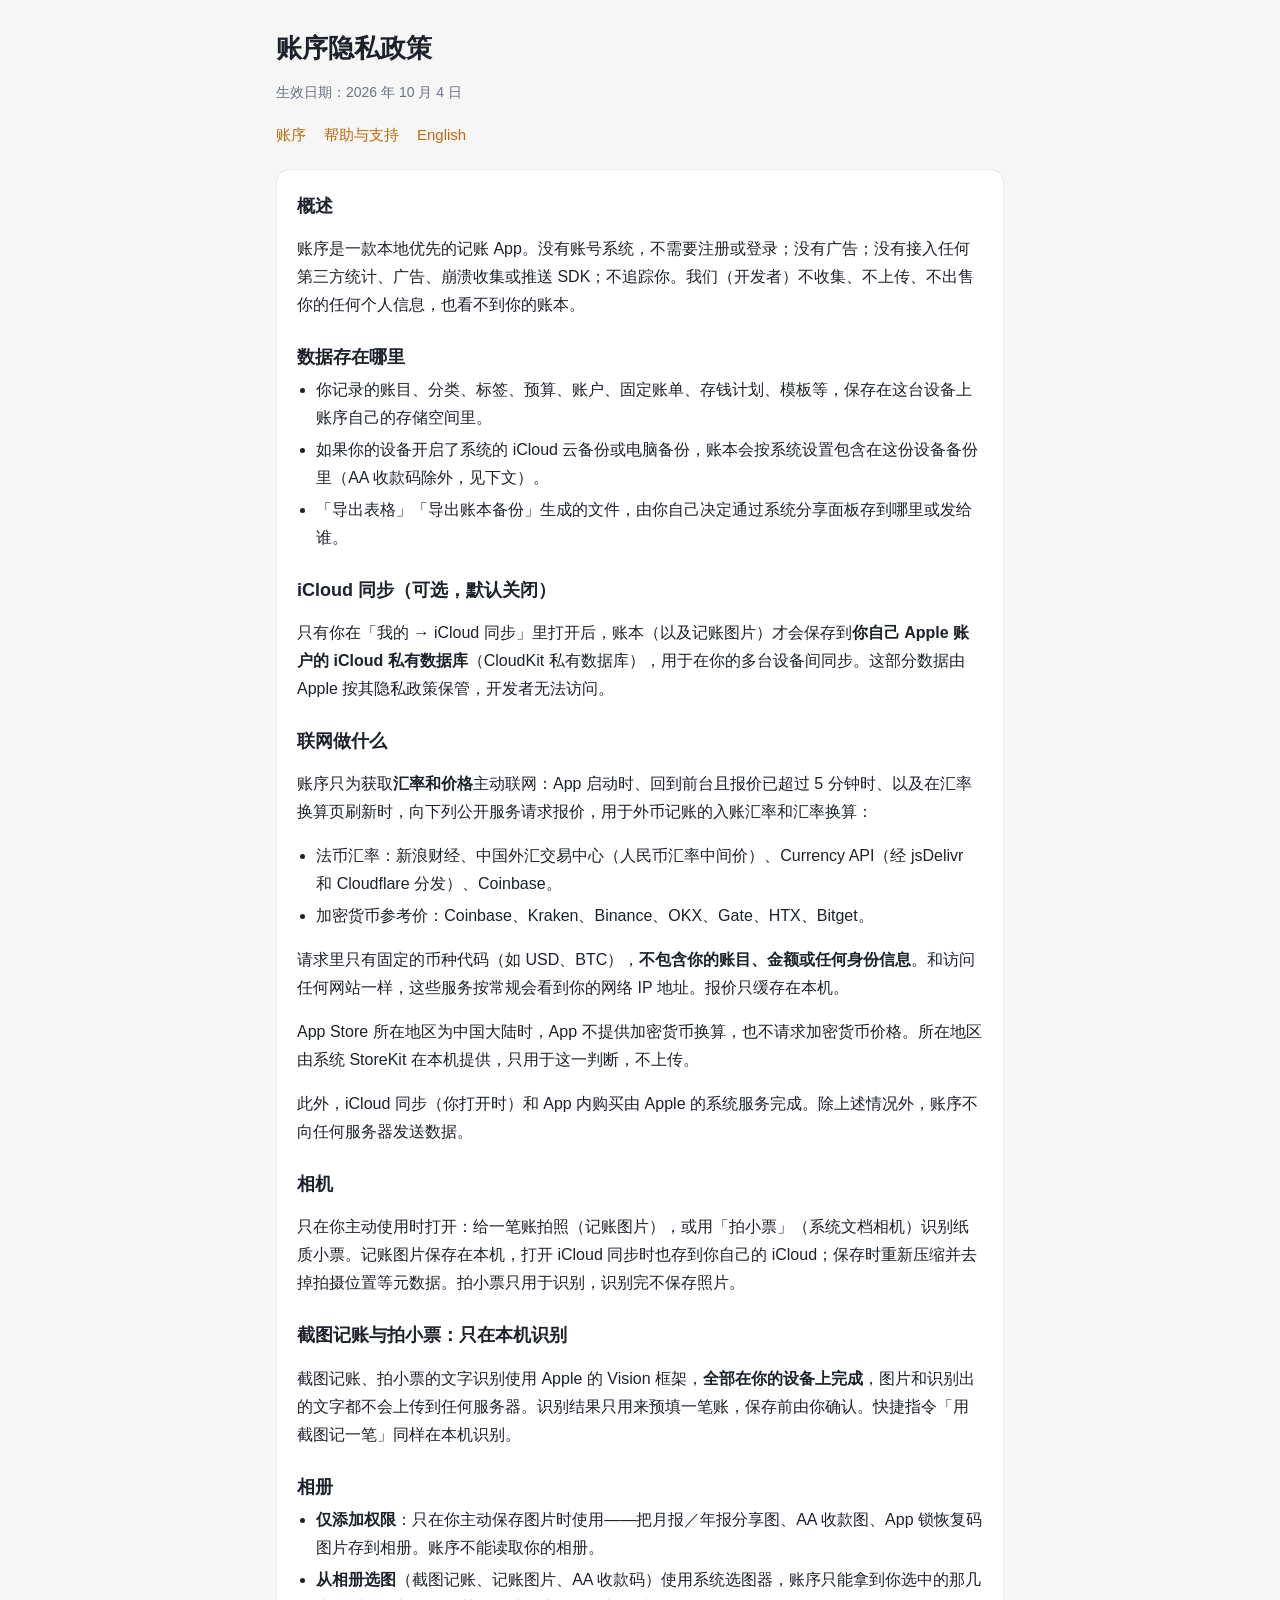
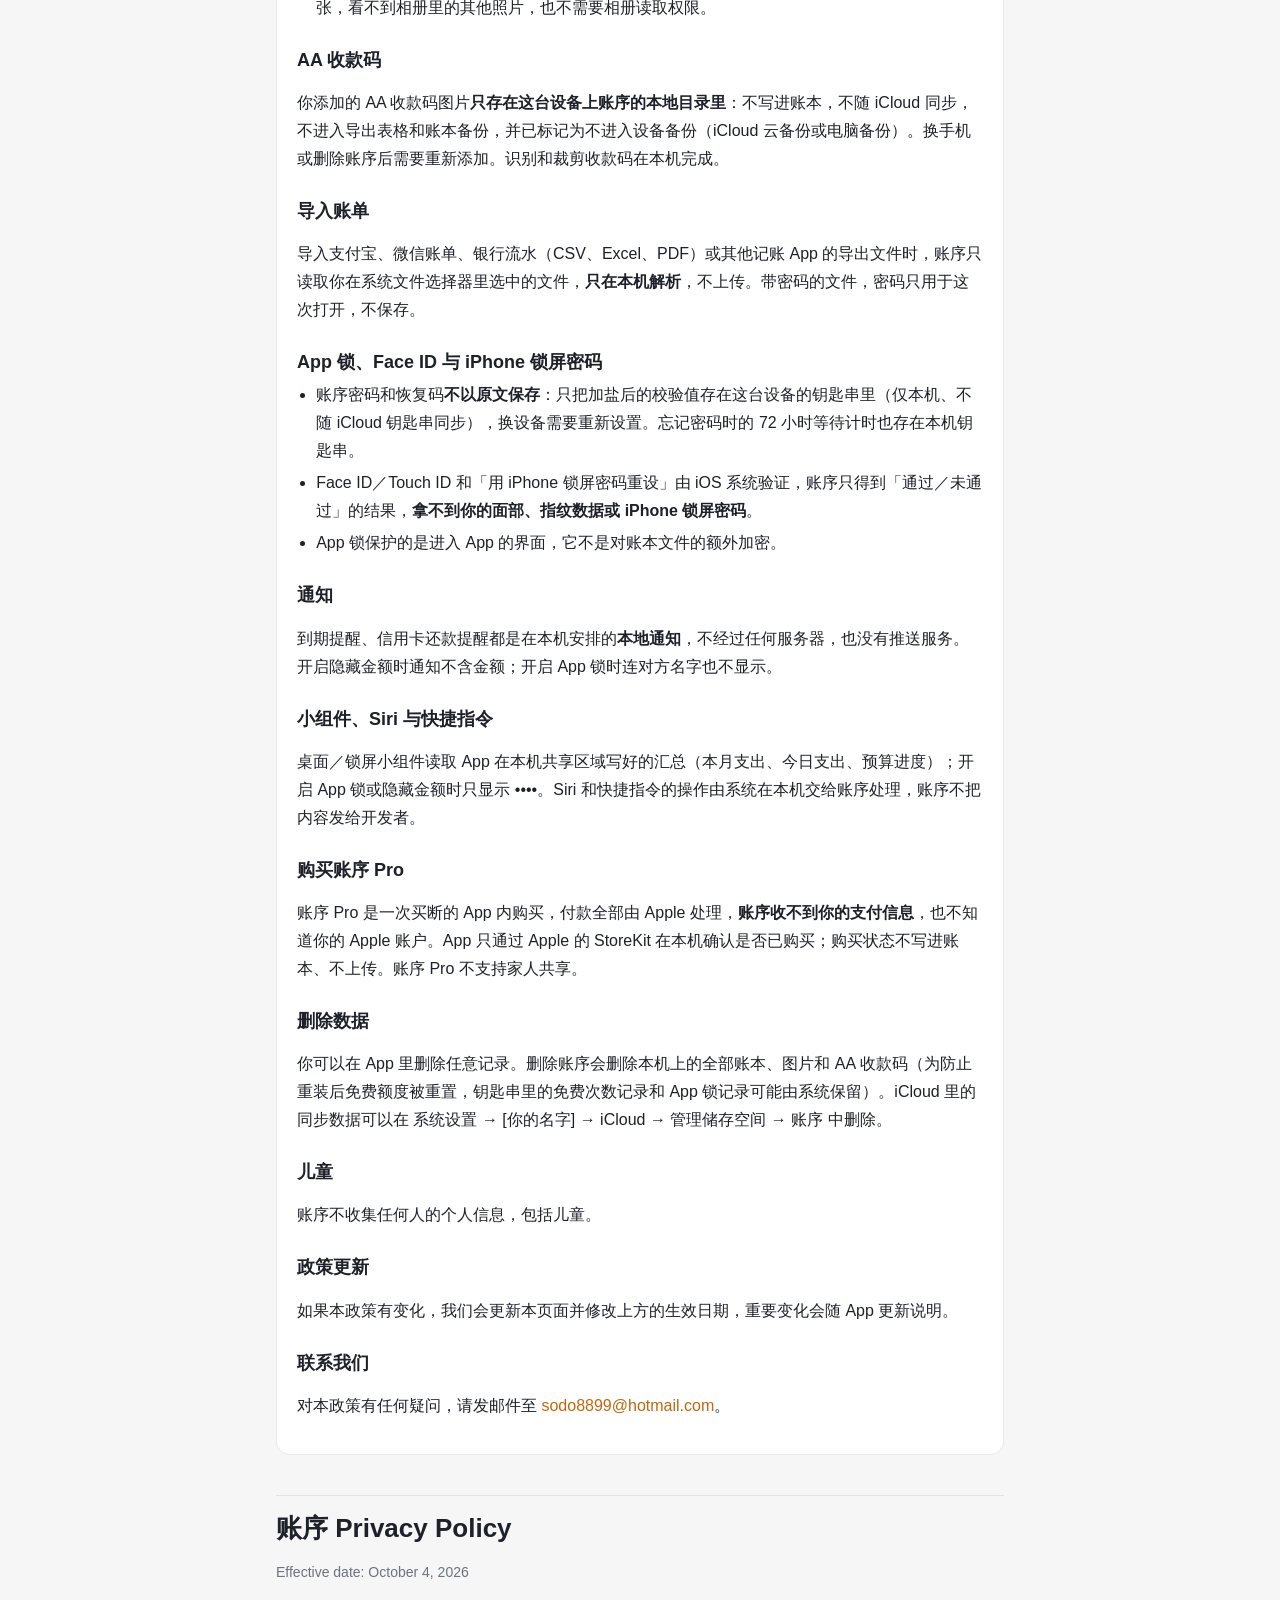
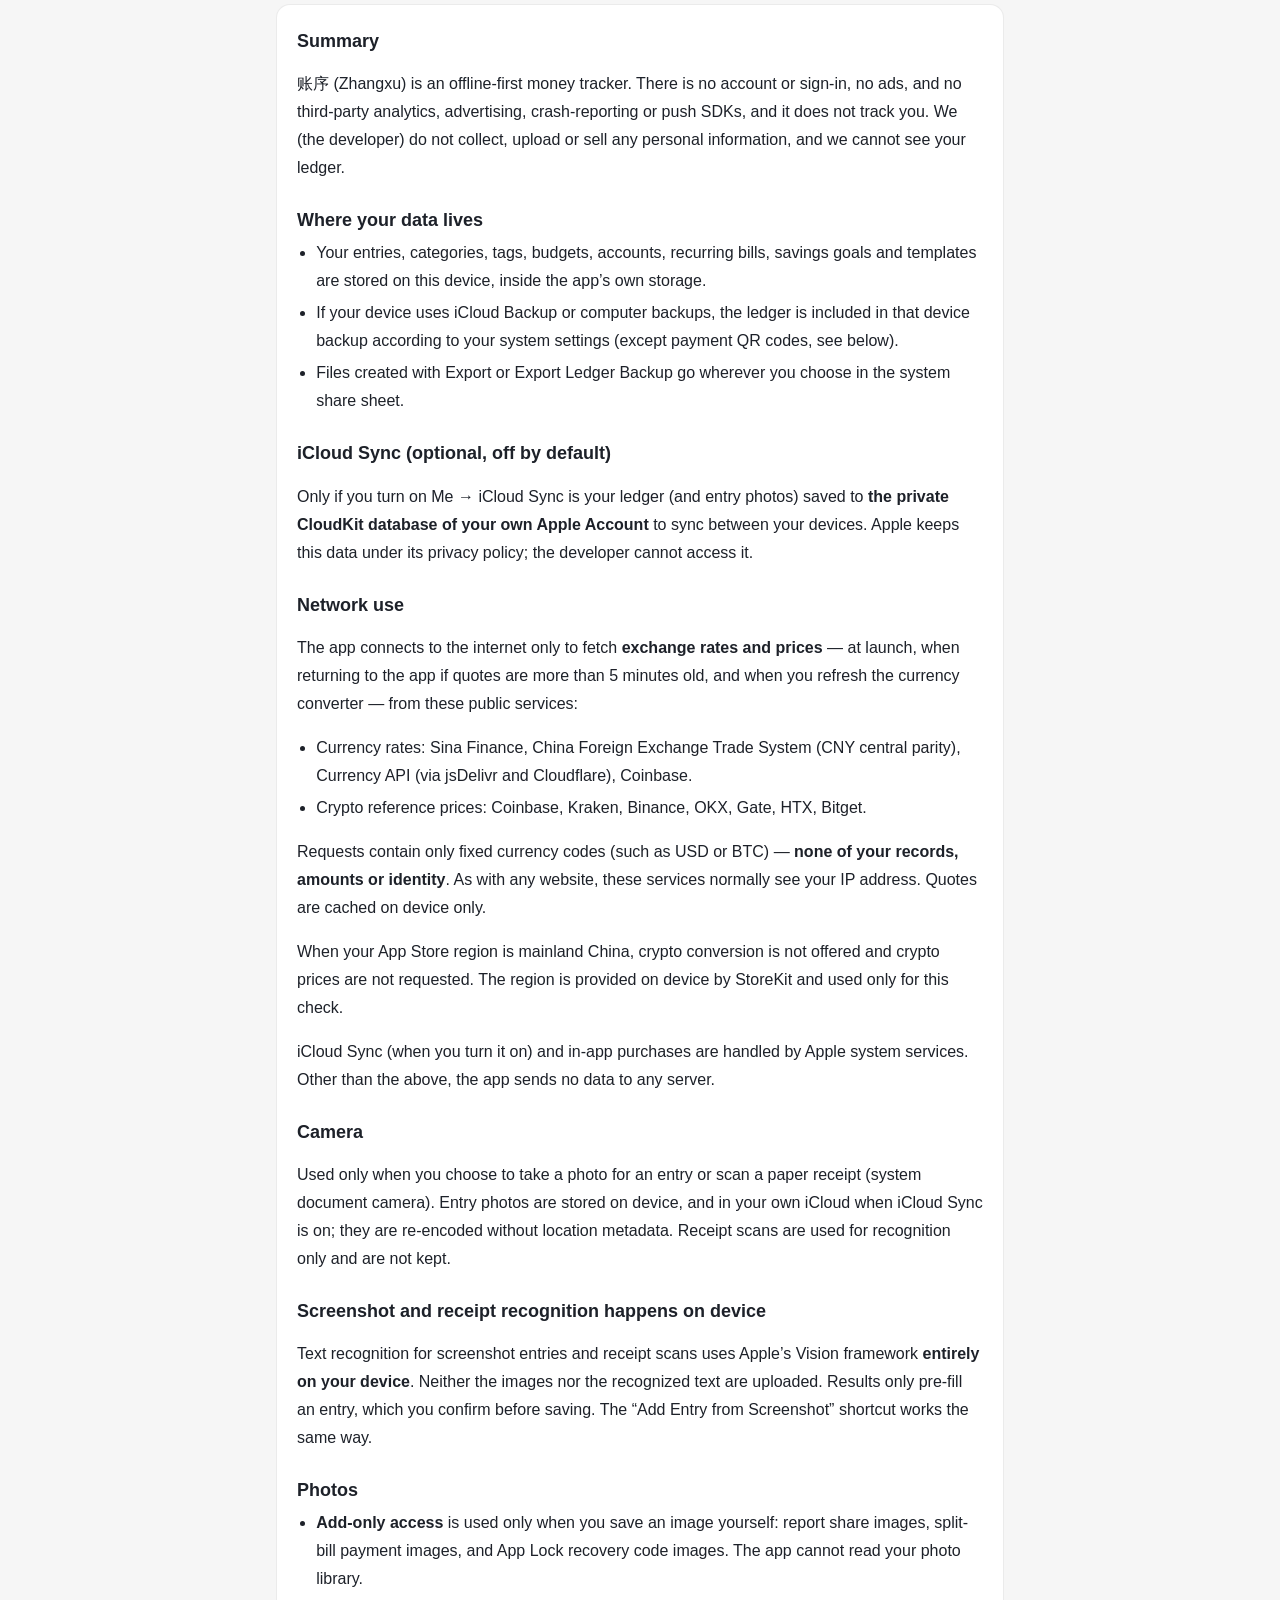
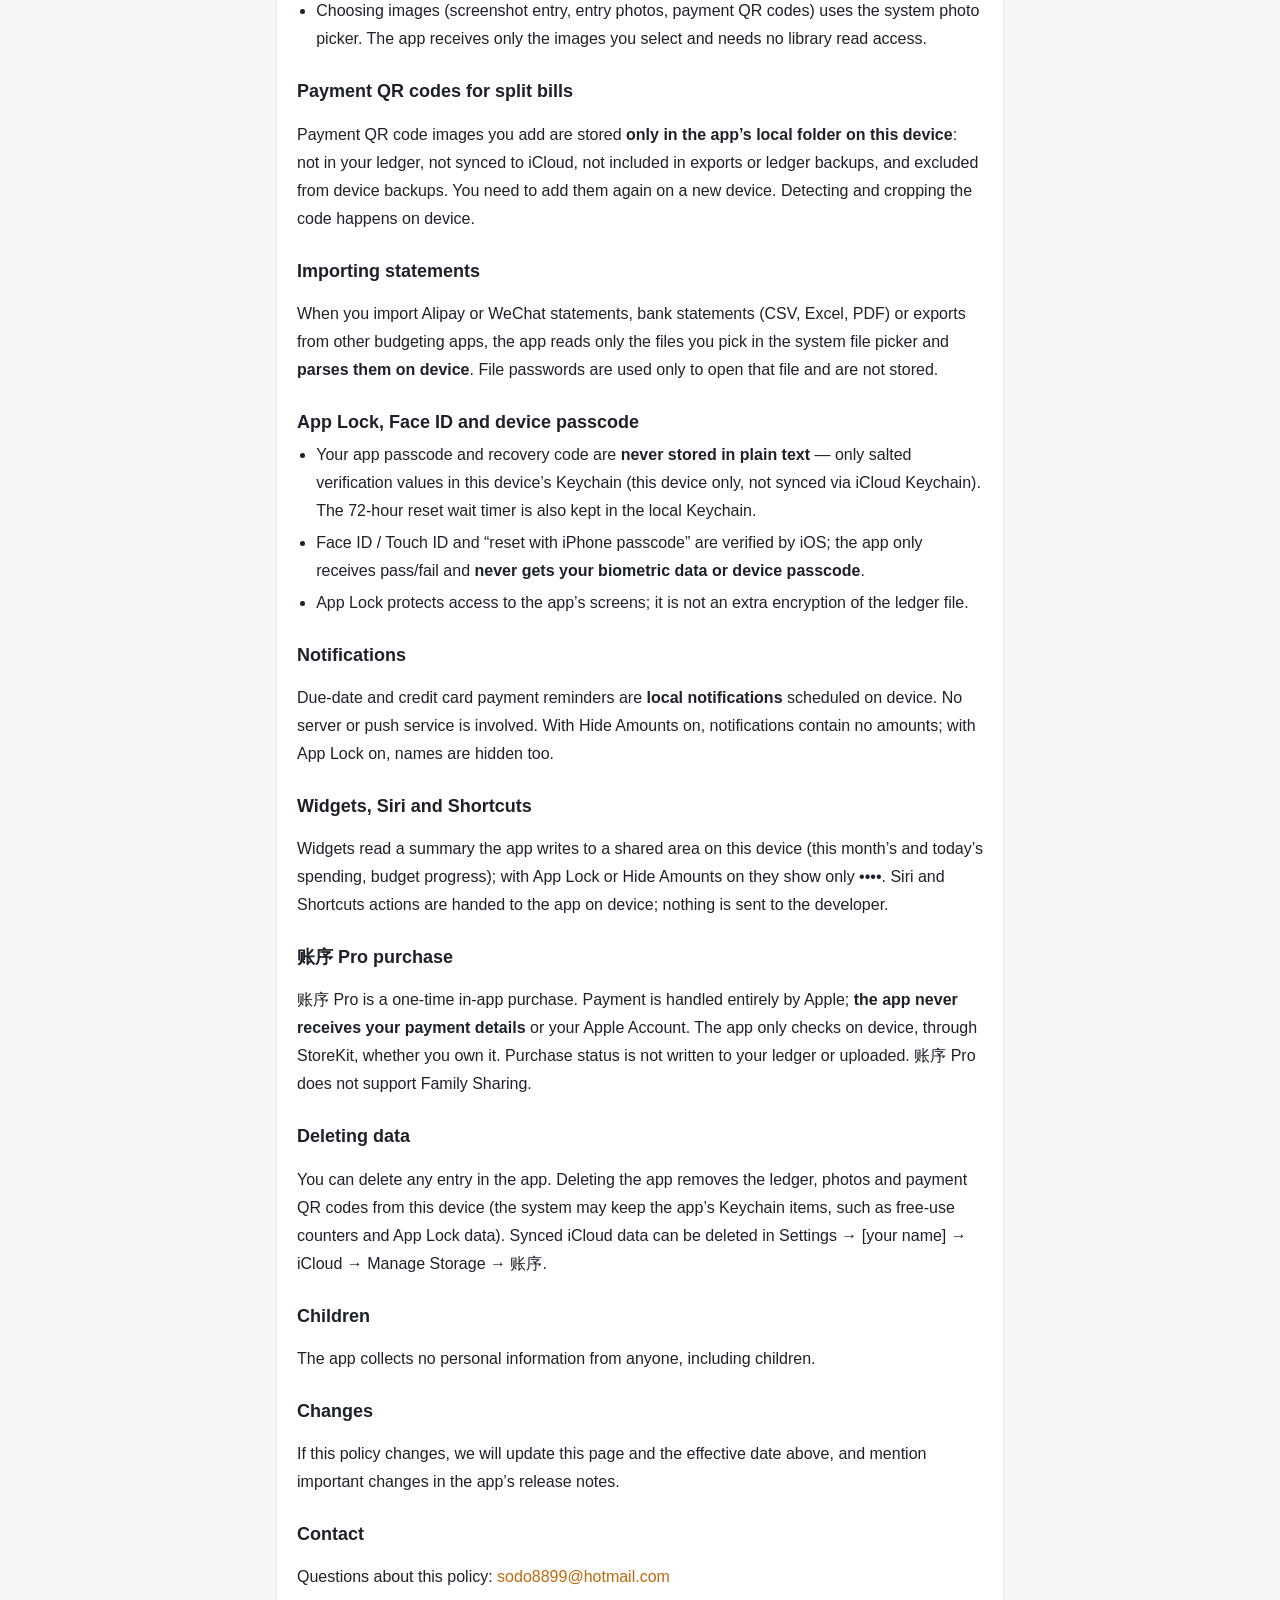
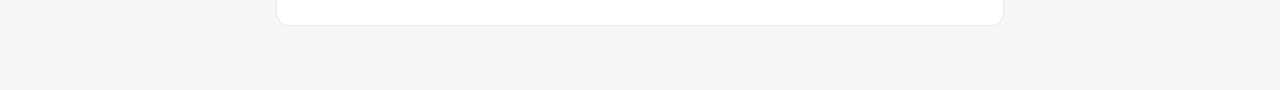
==== privacy.html @ b696777e "账序隐私政策与支持页" ====
<!doctype html>
<html lang="zh-CN">
<head>
<meta charset="utf-8">
<meta name="viewport" content="width=device-width, initial-scale=1">
<title>账序隐私政策 · Privacy Policy</title>
<link rel="icon" href="icon.png">
<link rel="stylesheet" href="style.css">
</head>
<body>
<main>
<header><h1>账序隐私政策</h1></header>
<p class="muted">生效日期：2026 年 10 月 4 日</p>
<nav><a href="index.html">账序</a><a href="support.html">帮助与支持</a><a href="#en">English</a></nav>

<div class="card">
<h2>概述</h2>
<p>账序是一款本地优先的记账 App。没有账号系统，不需要注册或登录；没有广告；没有接入任何第三方统计、广告、崩溃收集或推送 SDK；不追踪你。我们（开发者）不收集、不上传、不出售你的任何个人信息，也看不到你的账本。</p>

<h2>数据存在哪里</h2>
<ul>
<li>你记录的账目、分类、标签、预算、账户、固定账单、存钱计划、模板等，保存在这台设备上账序自己的存储空间里。</li>
<li>如果你的设备开启了系统的 iCloud 云备份或电脑备份，账本会按系统设置包含在这份设备备份里（AA 收款码除外，见下文）。</li>
<li>「导出表格」「导出账本备份」生成的文件，由你自己决定通过系统分享面板存到哪里或发给谁。</li>
</ul>

<h2>iCloud 同步（可选，默认关闭）</h2>
<p>只有你在「我的 → iCloud 同步」里打开后，账本（以及记账图片）才会保存到<b>你自己 Apple 账户的 iCloud 私有数据库</b>（CloudKit 私有数据库），用于在你的多台设备间同步。这部分数据由 Apple 按其隐私政策保管，开发者无法访问。</p>

<h2>联网做什么</h2>
<p>账序只为获取<b>汇率和价格</b>主动联网：App 启动时、回到前台且报价已超过 5 分钟时、以及在汇率换算页刷新时，向下列公开服务请求报价，用于外币记账的入账汇率和汇率换算：</p>
<ul>
<li>法币汇率：新浪财经、中国外汇交易中心（人民币汇率中间价）、Currency API（经 jsDelivr 和 Cloudflare 分发）、Coinbase。</li>
<li>加密货币参考价：Coinbase、Kraken、Binance、OKX、Gate、HTX、Bitget。</li>
</ul>
<p>请求里只有固定的币种代码（如 USD、BTC），<b>不包含你的账目、金额或任何身份信息</b>。和访问任何网站一样，这些服务按常规会看到你的网络 IP 地址。报价只缓存在本机。</p>
<p>App Store 所在地区为中国大陆时，App 不提供加密货币换算，也不请求加密货币价格。所在地区由系统 StoreKit 在本机提供，只用于这一判断，不上传。</p>
<p>此外，iCloud 同步（你打开时）和 App 内购买由 Apple 的系统服务完成。除上述情况外，账序不向任何服务器发送数据。</p>

<h2>相机</h2>
<p>只在你主动使用时打开：给一笔账拍照（记账图片），或用「拍小票」（系统文档相机）识别纸质小票。记账图片保存在本机，打开 iCloud 同步时也存到你自己的 iCloud；保存时重新压缩并去掉拍摄位置等元数据。拍小票只用于识别，识别完不保存照片。</p>

<h2>截图记账与拍小票：只在本机识别</h2>
<p>截图记账、拍小票的文字识别使用 Apple 的 Vision 框架，<b>全部在你的设备上完成</b>，图片和识别出的文字都不会上传到任何服务器。识别结果只用来预填一笔账，保存前由你确认。快捷指令「用截图记一笔」同样在本机识别。</p>

<h2>相册</h2>
<ul>
<li><b>仅添加权限</b>：只在你主动保存图片时使用——把月报／年报分享图、AA 收款图、App 锁恢复码图片存到相册。账序不能读取你的相册。</li>
<li><b>从相册选图</b>（截图记账、记账图片、AA 收款码）使用系统选图器，账序只能拿到你选中的那几张，看不到相册里的其他照片，也不需要相册读取权限。</li>
</ul>

<h2>AA 收款码</h2>
<p>你添加的 AA 收款码图片<b>只存在这台设备上账序的本地目录里</b>：不写进账本，不随 iCloud 同步，不进入导出表格和账本备份，并已标记为不进入设备备份（iCloud 云备份或电脑备份）。换手机或删除账序后需要重新添加。识别和裁剪收款码在本机完成。</p>

<h2>导入账单</h2>
<p>导入支付宝、微信账单、银行流水（CSV、Excel、PDF）或其他记账 App 的导出文件时，账序只读取你在系统文件选择器里选中的文件，<b>只在本机解析</b>，不上传。带密码的文件，密码只用于这次打开，不保存。</p>

<h2>App 锁、Face ID 与 iPhone 锁屏密码</h2>
<ul>
<li>账序密码和恢复码<b>不以原文保存</b>：只把加盐后的校验值存在这台设备的钥匙串里（仅本机、不随 iCloud 钥匙串同步），换设备需要重新设置。忘记密码时的 72 小时等待计时也存在本机钥匙串。</li>
<li>Face ID／Touch ID 和「用 iPhone 锁屏密码重设」由 iOS 系统验证，账序只得到「通过／未通过」的结果，<b>拿不到你的面部、指纹数据或 iPhone 锁屏密码</b>。</li>
<li>App 锁保护的是进入 App 的界面，它不是对账本文件的额外加密。</li>
</ul>

<h2>通知</h2>
<p>到期提醒、信用卡还款提醒都是在本机安排的<b>本地通知</b>，不经过任何服务器，也没有推送服务。开启隐藏金额时通知不含金额；开启 App 锁时连对方名字也不显示。</p>

<h2>小组件、Siri 与快捷指令</h2>
<p>桌面／锁屏小组件读取 App 在本机共享区域写好的汇总（本月支出、今日支出、预算进度）；开启 App 锁或隐藏金额时只显示 ••••。Siri 和快捷指令的操作由系统在本机交给账序处理，账序不把内容发给开发者。</p>

<h2>购买账序 Pro</h2>
<p>账序 Pro 是一次买断的 App 内购买，付款全部由 Apple 处理，<b>账序收不到你的支付信息</b>，也不知道你的 Apple 账户。App 只通过 Apple 的 StoreKit 在本机确认是否已购买；购买状态不写进账本、不上传。账序 Pro 不支持家人共享。</p>

<h2>删除数据</h2>
<p>你可以在 App 里删除任意记录。删除账序会删除本机上的全部账本、图片和 AA 收款码（为防止重装后免费额度被重置，钥匙串里的免费次数记录和 App 锁记录可能由系统保留）。iCloud 里的同步数据可以在 系统设置 → [你的名字] → iCloud → 管理储存空间 → 账序 中删除。</p>

<h2>儿童</h2>
<p>账序不收集任何人的个人信息，包括儿童。</p>

<h2>政策更新</h2>
<p>如果本政策有变化，我们会更新本页面并修改上方的生效日期，重要变化会随 App 更新说明。</p>

<h2>联系我们</h2>
<p>对本政策有任何疑问，请发邮件至 <a href="mailto:sodo8899@hotmail.com">sodo8899@hotmail.com</a>。</p>
</div>

<hr id="en">
<h1 lang="en">账序 Privacy Policy</h1>
<p class="muted" lang="en">Effective date: October 4, 2026</p>
<div class="card" lang="en">
<h2>Summary</h2>
<p>账序 (Zhangxu) is an offline-first money tracker. There is no account or sign-in, no ads, and no third-party analytics, advertising, crash-reporting or push SDKs, and it does not track you. We (the developer) do not collect, upload or sell any personal information, and we cannot see your ledger.</p>

<h2>Where your data lives</h2>
<ul>
<li>Your entries, categories, tags, budgets, accounts, recurring bills, savings goals and templates are stored on this device, inside the app’s own storage.</li>
<li>If your device uses iCloud Backup or computer backups, the ledger is included in that device backup according to your system settings (except payment QR codes, see below).</li>
<li>Files created with Export or Export Ledger Backup go wherever you choose in the system share sheet.</li>
</ul>

<h2>iCloud Sync (optional, off by default)</h2>
<p>Only if you turn on Me → iCloud Sync is your ledger (and entry photos) saved to <b>the private CloudKit database of your own Apple Account</b> to sync between your devices. Apple keeps this data under its privacy policy; the developer cannot access it.</p>

<h2>Network use</h2>
<p>The app connects to the internet only to fetch <b>exchange rates and prices</b> — at launch, when returning to the app if quotes are more than 5 minutes old, and when you refresh the currency converter — from these public services:</p>
<ul>
<li>Currency rates: Sina Finance, China Foreign Exchange Trade System (CNY central parity), Currency API (via jsDelivr and Cloudflare), Coinbase.</li>
<li>Crypto reference prices: Coinbase, Kraken, Binance, OKX, Gate, HTX, Bitget.</li>
</ul>
<p>Requests contain only fixed currency codes (such as USD or BTC) — <b>none of your records, amounts or identity</b>. As with any website, these services normally see your IP address. Quotes are cached on device only.</p>
<p>When your App Store region is mainland China, crypto conversion is not offered and crypto prices are not requested. The region is provided on device by StoreKit and used only for this check.</p>
<p>iCloud Sync (when you turn it on) and in-app purchases are handled by Apple system services. Other than the above, the app sends no data to any server.</p>

<h2>Camera</h2>
<p>Used only when you choose to take a photo for an entry or scan a paper receipt (system document camera). Entry photos are stored on device, and in your own iCloud when iCloud Sync is on; they are re-encoded without location metadata. Receipt scans are used for recognition only and are not kept.</p>

<h2>Screenshot and receipt recognition happens on device</h2>
<p>Text recognition for screenshot entries and receipt scans uses Apple’s Vision framework <b>entirely on your device</b>. Neither the images nor the recognized text are uploaded. Results only pre-fill an entry, which you confirm before saving. The “Add Entry from Screenshot” shortcut works the same way.</p>

<h2>Photos</h2>
<ul>
<li><b>Add-only access</b> is used only when you save an image yourself: report share images, split-bill payment images, and App Lock recovery code images. The app cannot read your photo library.</li>
<li>Choosing images (screenshot entry, entry photos, payment QR codes) uses the system photo picker. The app receives only the images you select and needs no library read access.</li>
</ul>

<h2>Payment QR codes for split bills</h2>
<p>Payment QR code images you add are stored <b>only in the app’s local folder on this device</b>: not in your ledger, not synced to iCloud, not included in exports or ledger backups, and excluded from device backups. You need to add them again on a new device. Detecting and cropping the code happens on device.</p>

<h2>Importing statements</h2>
<p>When you import Alipay or WeChat statements, bank statements (CSV, Excel, PDF) or exports from other budgeting apps, the app reads only the files you pick in the system file picker and <b>parses them on device</b>. File passwords are used only to open that file and are not stored.</p>

<h2>App Lock, Face ID and device passcode</h2>
<ul>
<li>Your app passcode and recovery code are <b>never stored in plain text</b> — only salted verification values in this device’s Keychain (this device only, not synced via iCloud Keychain). The 72-hour reset wait timer is also kept in the local Keychain.</li>
<li>Face ID / Touch ID and “reset with iPhone passcode” are verified by iOS; the app only receives pass/fail and <b>never gets your biometric data or device passcode</b>.</li>
<li>App Lock protects access to the app’s screens; it is not an extra encryption of the ledger file.</li>
</ul>

<h2>Notifications</h2>
<p>Due-date and credit card payment reminders are <b>local notifications</b> scheduled on device. No server or push service is involved. With Hide Amounts on, notifications contain no amounts; with App Lock on, names are hidden too.</p>

<h2>Widgets, Siri and Shortcuts</h2>
<p>Widgets read a summary the app writes to a shared area on this device (this month’s and today’s spending, budget progress); with App Lock or Hide Amounts on they show only ••••. Siri and Shortcuts actions are handed to the app on device; nothing is sent to the developer.</p>

<h2>账序 Pro purchase</h2>
<p>账序 Pro is a one-time in-app purchase. Payment is handled entirely by Apple; <b>the app never receives your payment details</b> or your Apple Account. The app only checks on device, through StoreKit, whether you own it. Purchase status is not written to your ledger or uploaded. 账序 Pro does not support Family Sharing.</p>

<h2>Deleting data</h2>
<p>You can delete any entry in the app. Deleting the app removes the ledger, photos and payment QR codes from this device (the system may keep the app’s Keychain items, such as free-use counters and App Lock data). Synced iCloud data can be deleted in Settings → [your name] → iCloud → Manage Storage → 账序.</p>

<h2>Children</h2>
<p>The app collects no personal information from anyone, including children.</p>

<h2>Changes</h2>
<p>If this policy changes, we will update this page and the effective date above, and mention important changes in the app’s release notes.</p>

<h2>Contact</h2>
<p>Questions about this policy: <a href="mailto:sodo8899@hotmail.com">sodo8899@hotmail.com</a></p>
</div>
</main>
</body>
</html>
---- style.css ----
/* 账序网站共用样式（index / privacy / support）。结构照「折角」网站，颜色用账序默认主题色（琥珀 #C0680C）与 App 的中性灰底。 */
:root { color-scheme: light dark; --bg: #F6F6F6; --card: #FFFFFF; --text: #1D2129; --muted: #6B7280; --accent: #C0680C; --accent-soft: rgba(192,104,12,.10); --line: rgba(0,0,0,.08); }
@media (prefers-color-scheme: dark) { :root { --bg: #0E0F11; --card: #1C1D21; --text: #F2F3F5; --muted: #9AA0A8; --accent: #E8963F; --accent-soft: rgba(232,150,63,.14); --line: rgba(255,255,255,.08); } }
* { box-sizing: border-box; }
body { margin: 0; background: var(--bg); color: var(--text); font: 16px/1.75 -apple-system, "PingFang SC", "Hiragino Sans GB", "Helvetica Neue", sans-serif; -webkit-text-size-adjust: 100%; }
main { max-width: 760px; margin: 0 auto; padding: 32px 16px 64px; }
header { display: flex; align-items: center; gap: 12px; margin-bottom: 8px; }
header img { width: 56px; height: 56px; border-radius: 13px; }
h1 { font-size: 26px; line-height: 1.3; margin: 0; }
h2 { font-size: 18px; line-height: 1.4; margin: 26px 0 6px; }
h3 { font-size: 16px; margin: 18px 0 4px; }
p, li { color: var(--text); overflow-wrap: anywhere; }
ul { padding-left: 1.2em; margin: 6px 0; }
li { margin: 4px 0; }
.muted { color: var(--muted); font-size: 14px; }
.lead { font-size: 17px; }
.card { background: var(--card); border: 1px solid var(--line); border-radius: 14px; padding: 6px 20px 18px; margin-top: 20px; }
.card > h2:first-child { margin-top: 18px; }
a { color: var(--accent); text-decoration: none; }
a:hover { text-decoration: underline; }
nav { margin: 18px 0 0; display: flex; gap: 18px; flex-wrap: wrap; font-size: 15px; }
.mail { display: inline-block; margin-top: 4px; padding: 6px 14px; border-radius: 999px; background: var(--accent-soft); font-weight: 600; }
hr { border: none; border-top: 1px solid var(--line); margin: 40px 0 16px; }
@media (max-width: 420px) { .card { padding: 4px 16px 16px; } h1 { font-size: 23px; } }
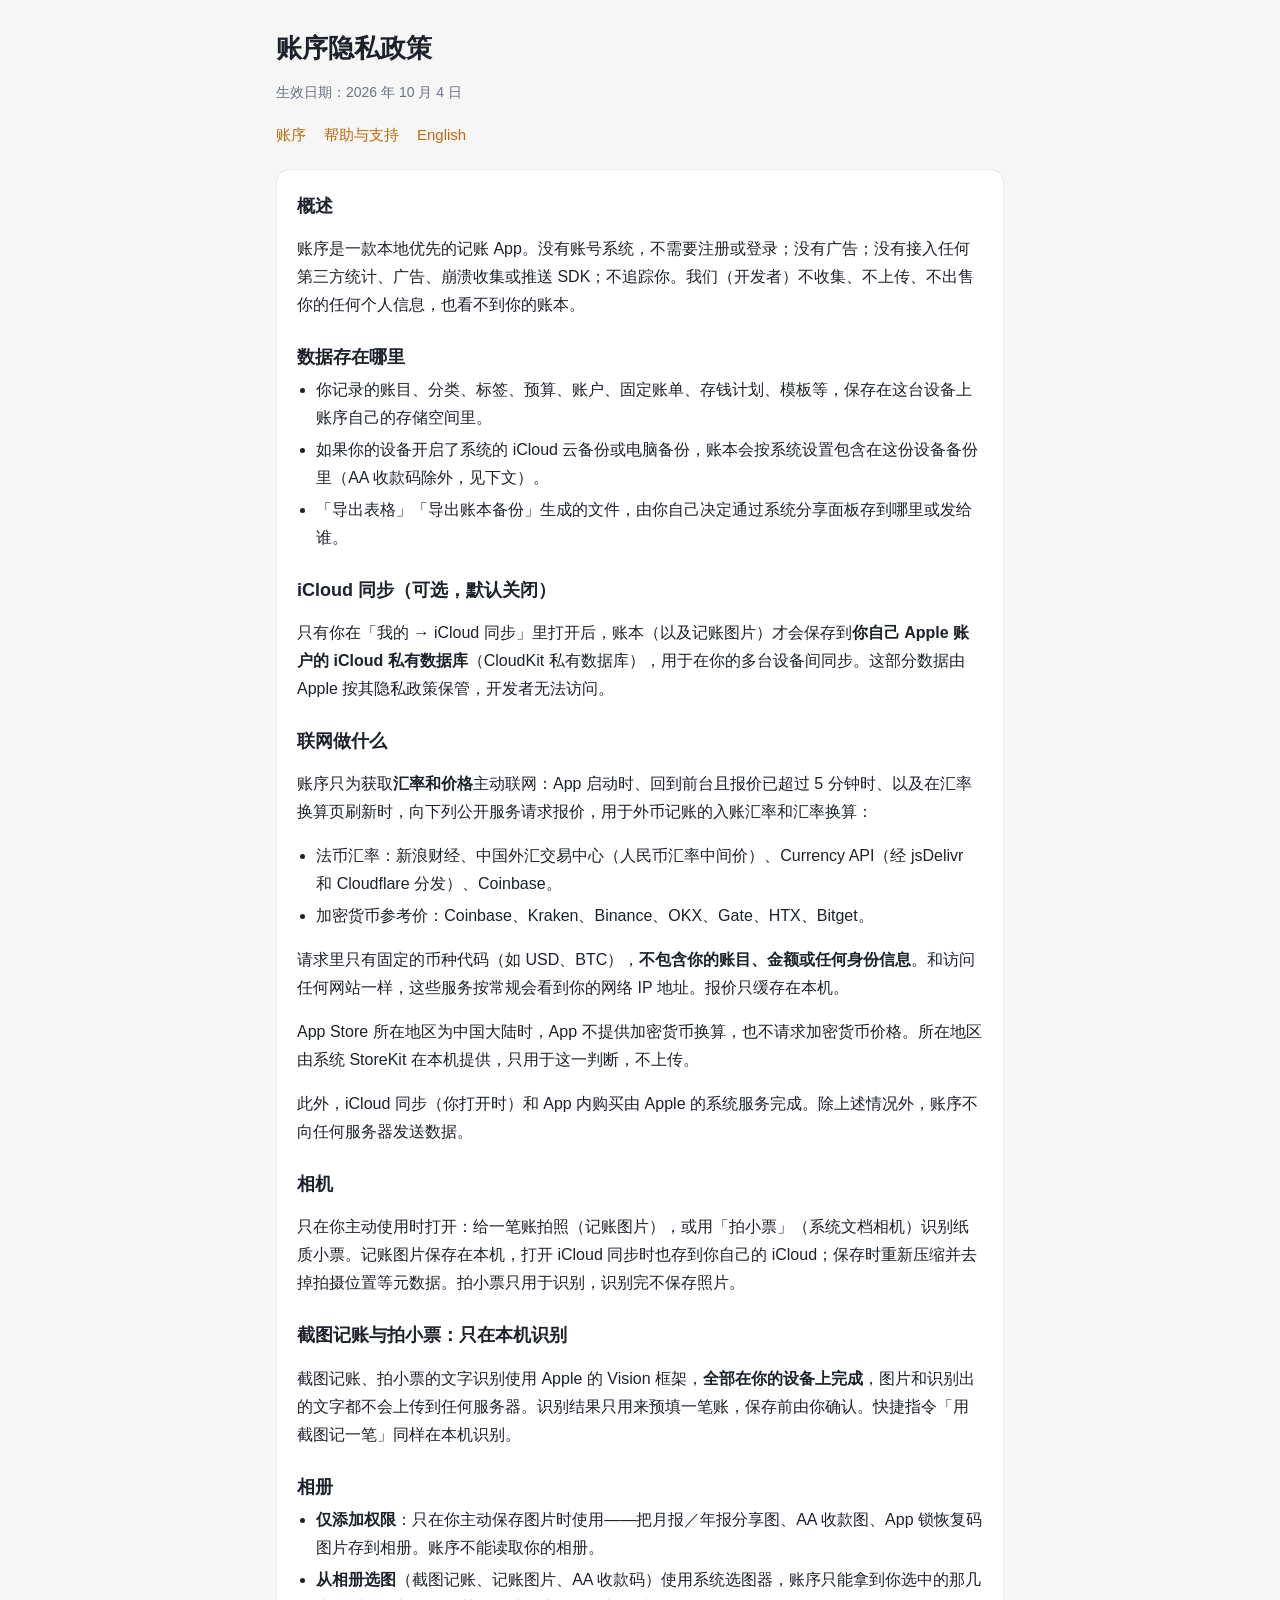
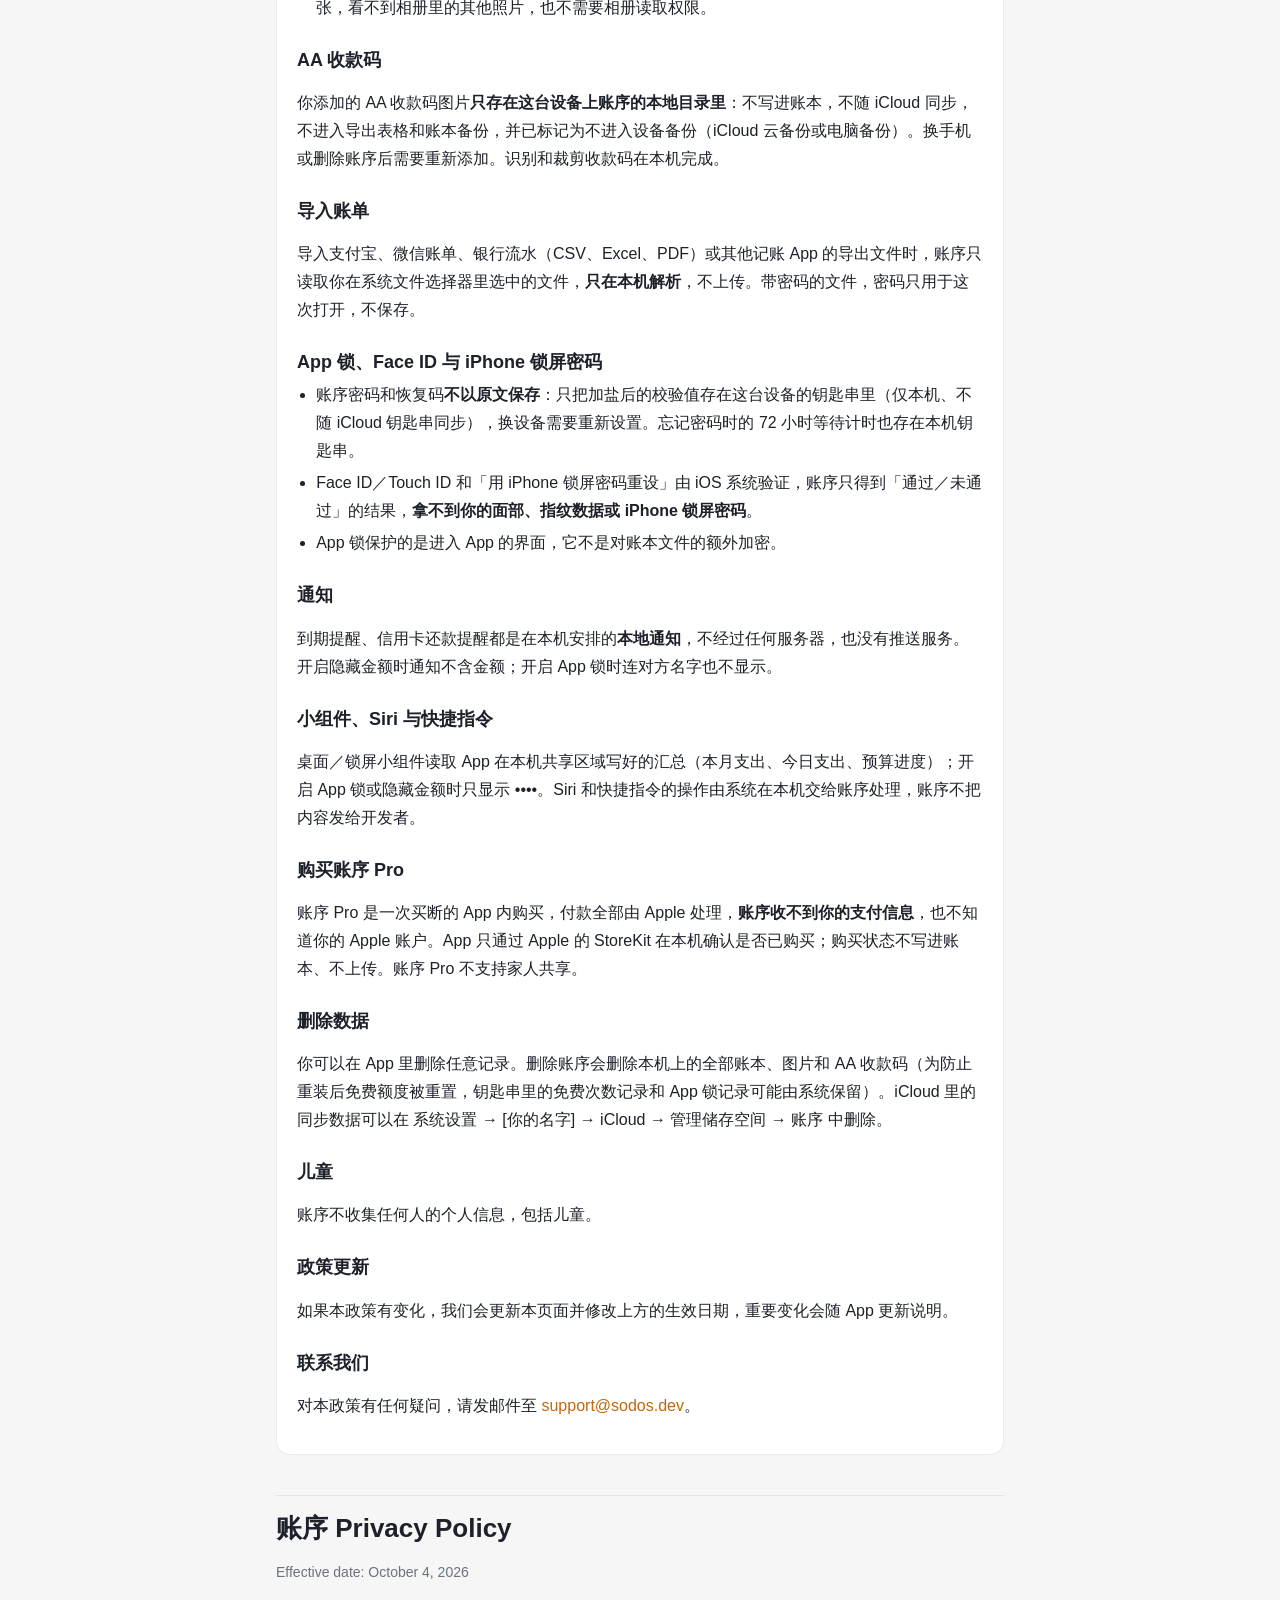
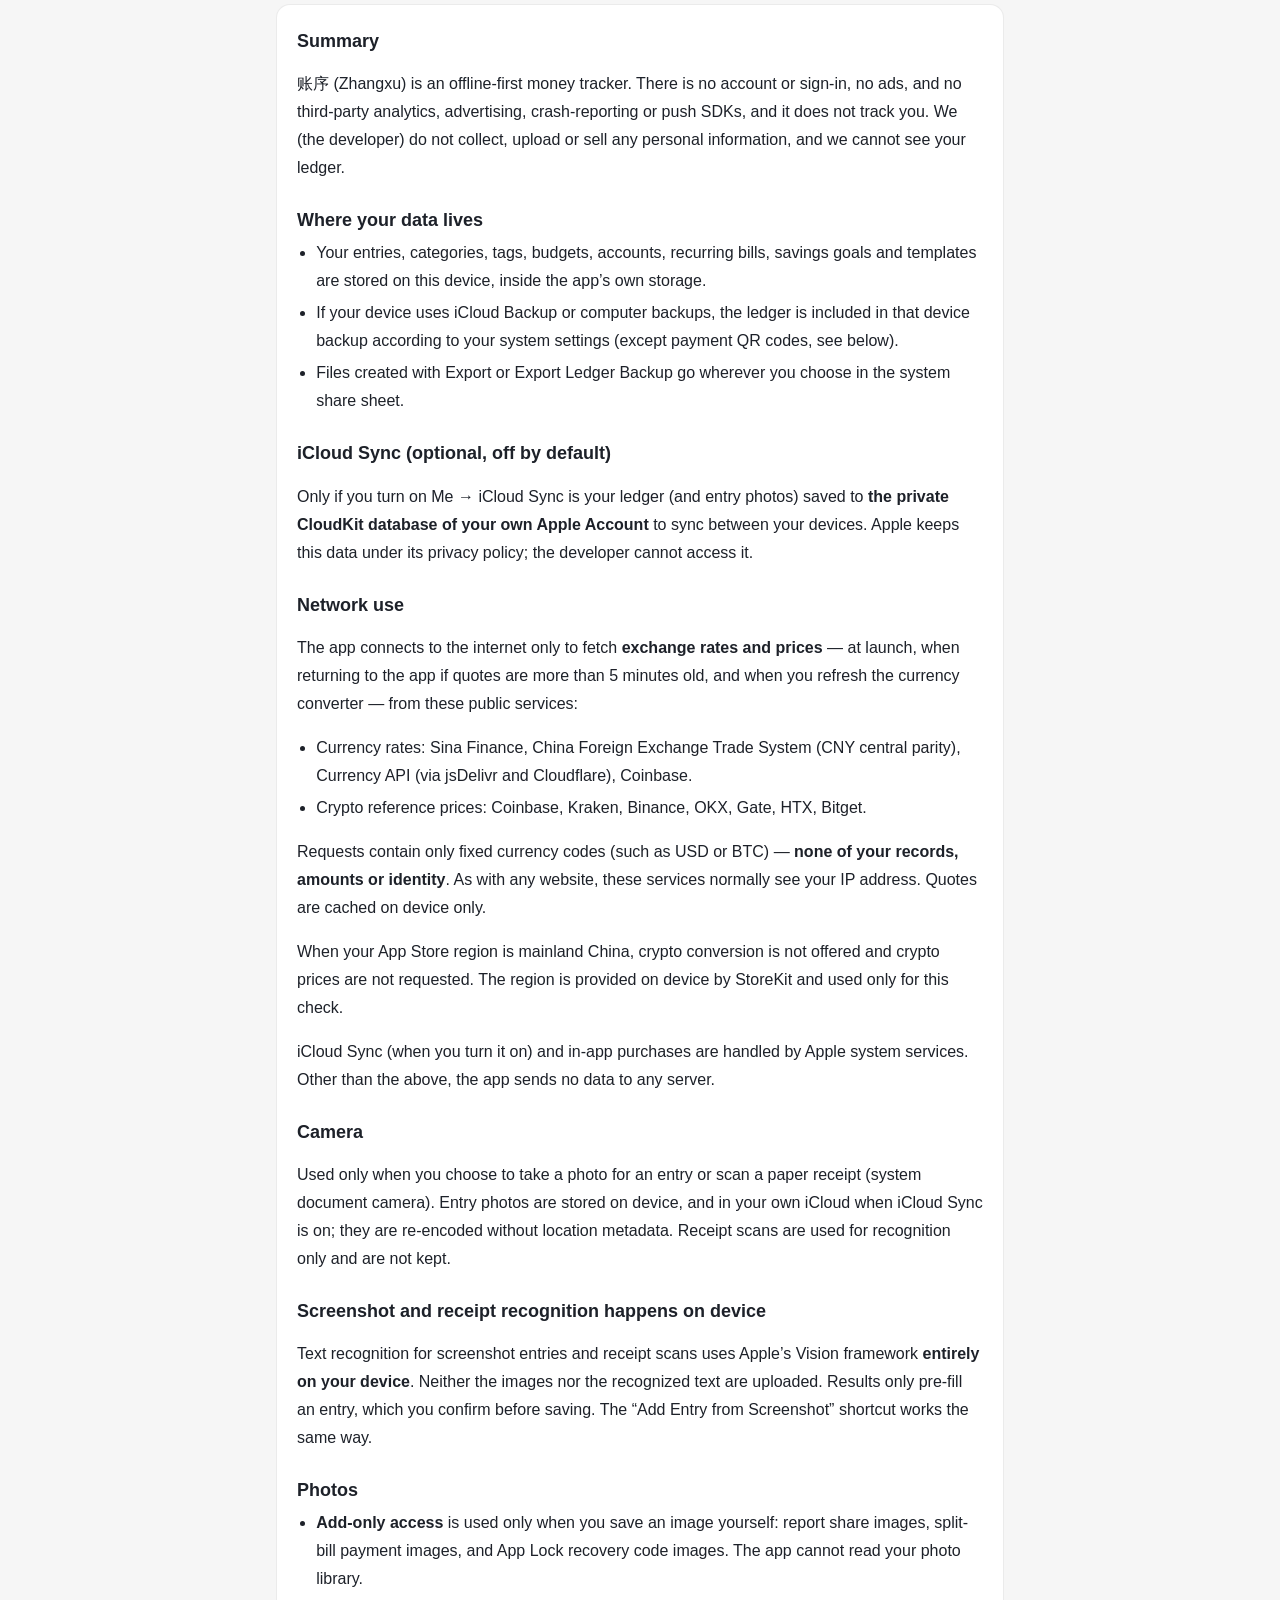
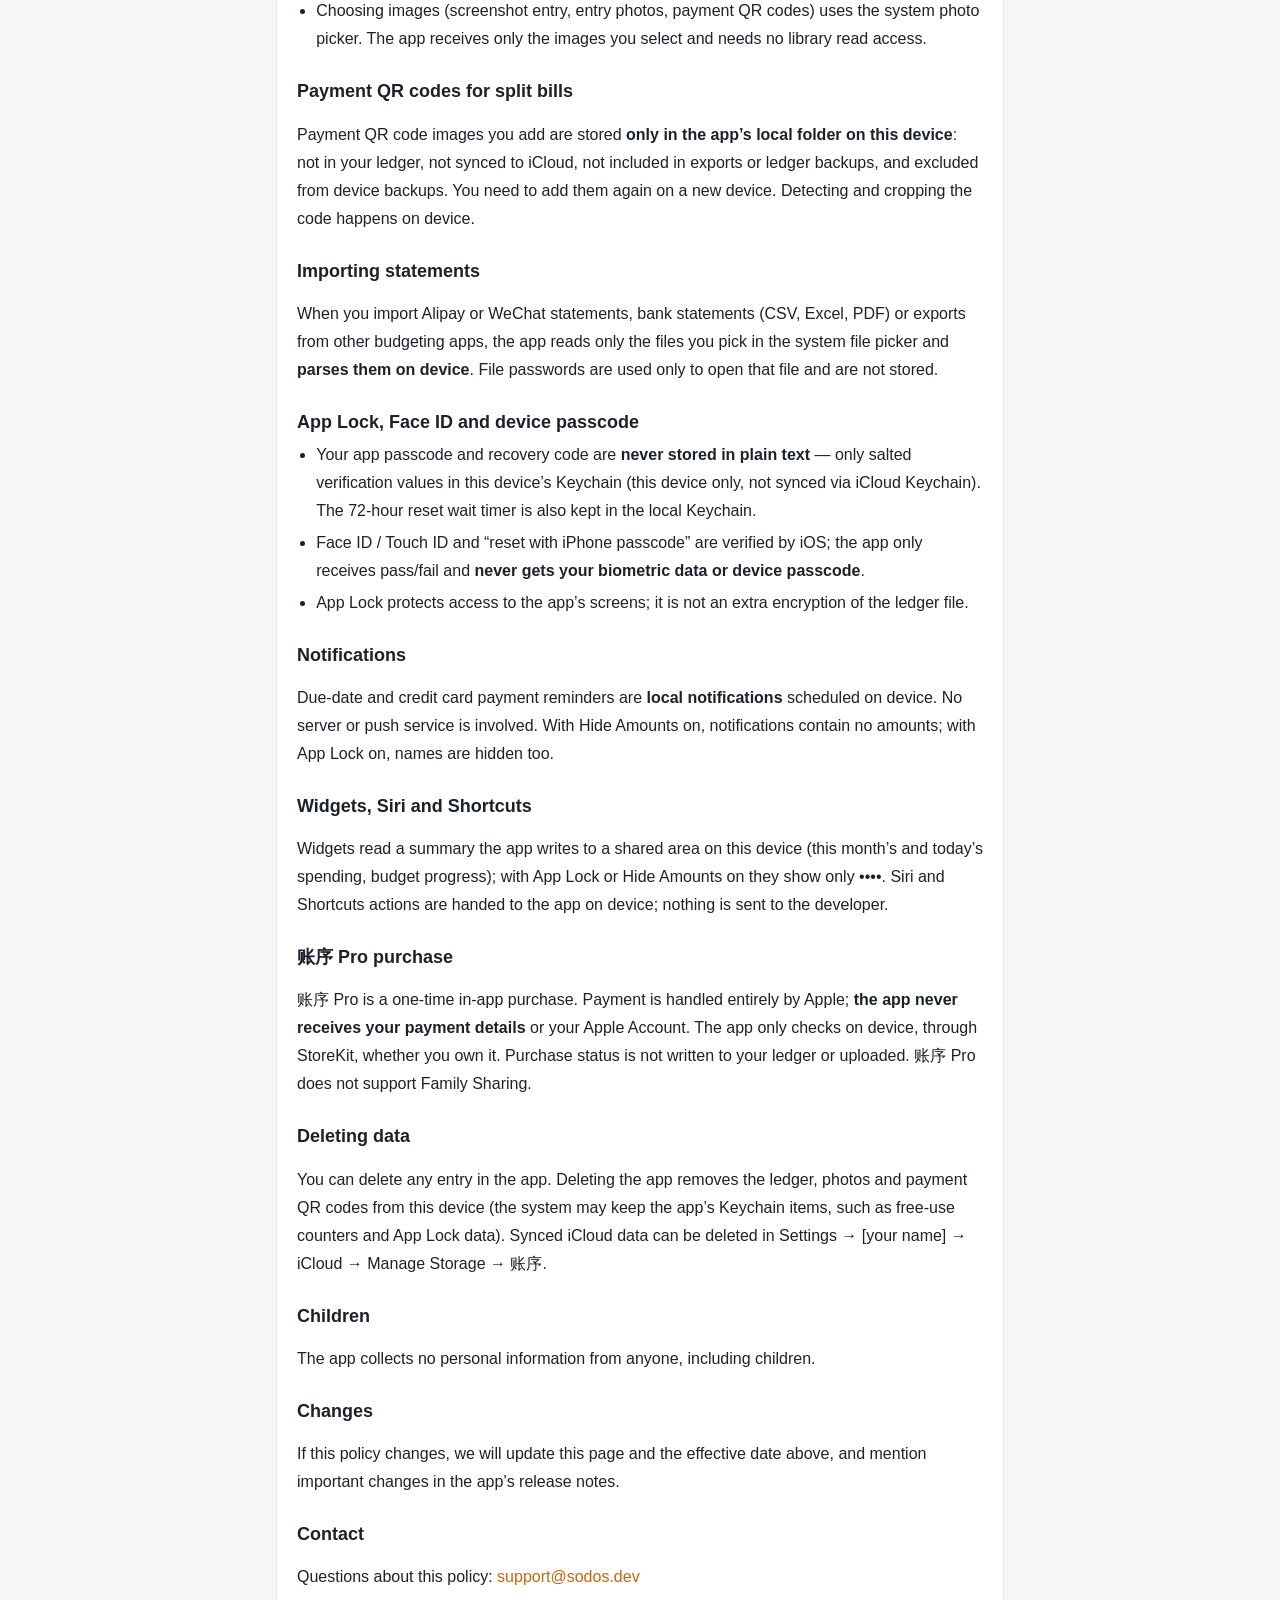
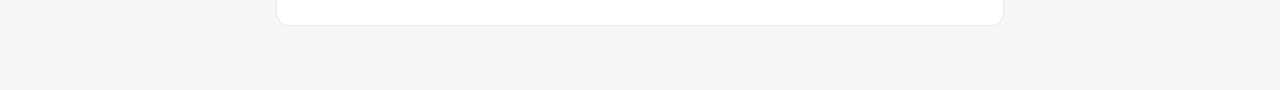
==== commit 1d49515f: "同步 sodos.dev 最新页面；README 标明正式地址在 sodos.dev 页面文件从 sodos-site/dev/zhangxu/ 原样复制，与 sodos.dev 线上版本逐页比对一致" ====
--- a/privacy.html
+++ b/privacy.html
@@ -81,7 +81,7 @@
 <p>如果本政策有变化，我们会更新本页面并修改上方的生效日期，重要变化会随 App 更新说明。</p>
 
 <h2>联系我们</h2>
-<p>对本政策有任何疑问，请发邮件至 <a href="mailto:sodo8899@hotmail.com">sodo8899@hotmail.com</a>。</p>
+<p>对本政策有任何疑问，请发邮件至 <a href="mailto:support@sodos.dev">support@sodos.dev</a>。</p>
 </div>
 
 <hr id="en">
@@ -155,7 +155,7 @@
 <p>If this policy changes, we will update this page and the effective date above, and mention important changes in the app’s release notes.</p>
 
 <h2>Contact</h2>
-<p>Questions about this policy: <a href="mailto:sodo8899@hotmail.com">sodo8899@hotmail.com</a></p>
+<p>Questions about this policy: <a href="mailto:support@sodos.dev">support@sodos.dev</a></p>
 </div>
 </main>
 </body>
